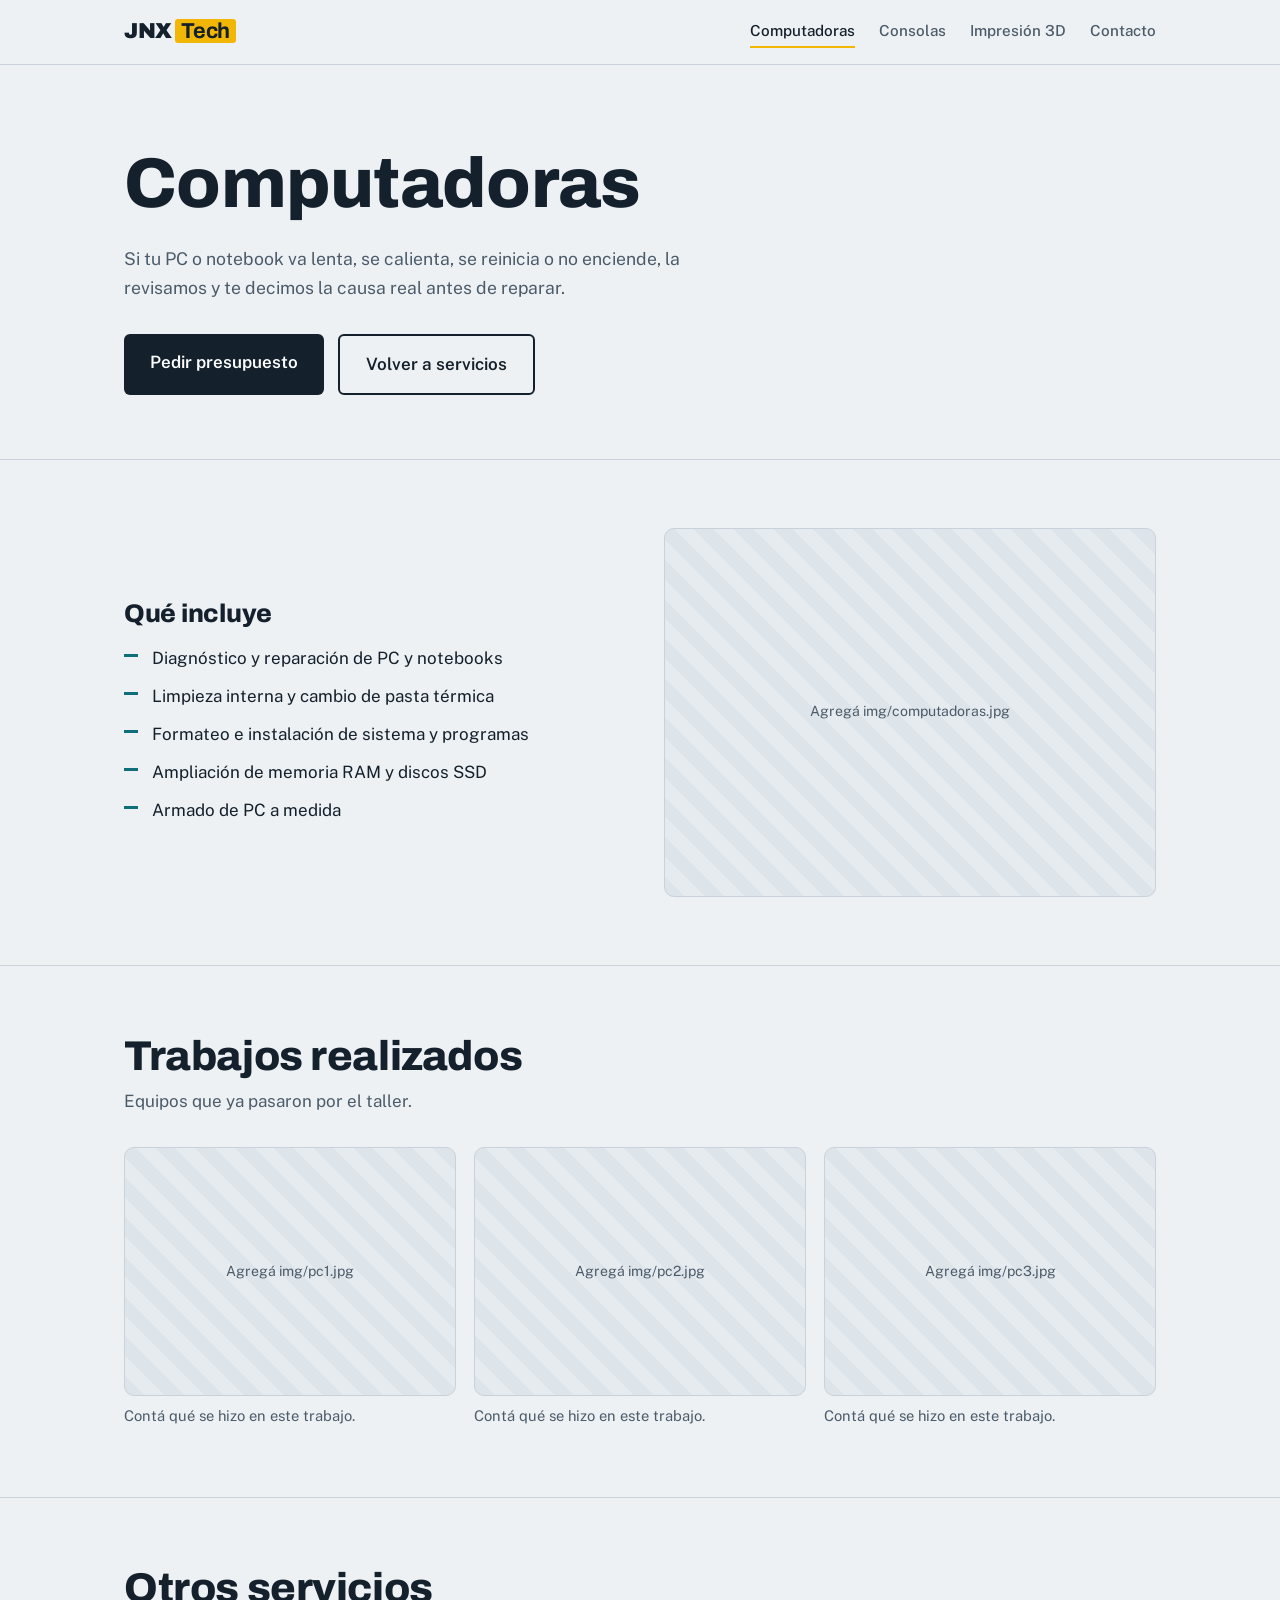
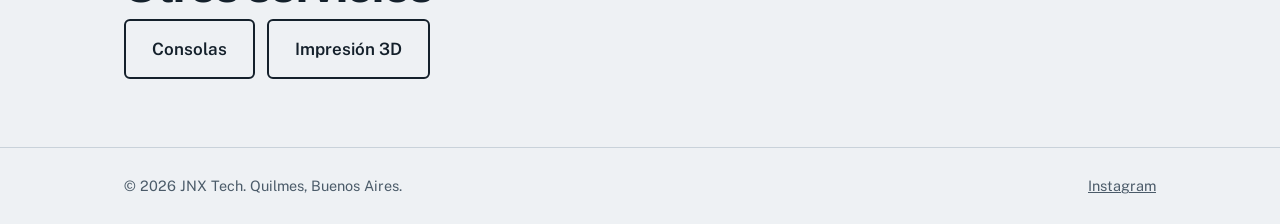
==== computadoras.html @ 67028dd8 "Add files via upload" ====
<!DOCTYPE html>
<html lang="es">
<head>
<meta charset="UTF-8">
<meta name="viewport" content="width=device-width, initial-scale=1">
<title>Reparación y mantenimiento de computadoras | JNX Tech</title>
<meta name="description" content="Diagnóstico, limpieza, mejoras y armado de PC y notebooks.">
<link rel="preconnect" href="https://fonts.googleapis.com">
<link rel="preconnect" href="https://fonts.gstatic.com" crossorigin>
<link href="https://fonts.googleapis.com/css2?family=Archivo:wght@800;900&family=Public+Sans:wght@400;500;600&display=swap" rel="stylesheet">
<link rel="stylesheet" href="styles.css">
</head>
<body>
<header class="barra"><div class="ancho"><a class="marca" href="index.html">JNX<b>Tech</b></a>
<nav aria-label="Principal"><a href="computadoras.html" aria-current="page">Computadoras</a><a href="consolas.html">Consolas</a><a href="impresion-3d.html">Impresión 3D</a><a href="index.html#contacto">Contacto</a></nav></div></header>
<main>
<section class="portada"><div class="ancho">
<h1>Computadoras</h1>
<p class="intro">Si tu PC o notebook va lenta, se calienta, se reinicia o no enciende, la revisamos y te decimos la causa real antes de reparar.</p>
<div class="acciones"><a class="boton wa" href="#" data-t="Hola JNX Tech, quiero consultar por una computadora">Pedir presupuesto</a><a class="boton claro" href="index.html#servicios">Volver a servicios</a></div>
</div></section>

<section class="seccion"><div class="ancho dos">
<div><h2>Qué incluye</h2>
<ul>
<li>Diagnóstico y reparación de PC y notebooks</li>
<li>Limpieza interna y cambio de pasta térmica</li>
<li>Formateo e instalación de sistema y programas</li>
<li>Ampliación de memoria RAM y discos SSD</li>
<li>Armado de PC a medida</li>
</ul></div>
<figure class="foto" data-falta="Agregá img/computadoras.jpg"><img src="img/computadoras.jpg" alt="Computadora abierta durante un mantenimiento" loading="lazy"></figure>
</div></section>

<section class="seccion"><div class="ancho">
<h2>Trabajos realizados</h2>
<p class="sub">Equipos que ya pasaron por el taller.</p>
<div class="galeria">
<div><figure class="foto" data-falta="Agregá img/pc1.jpg"><img src="img/pc1.jpg" alt="PC reparada 1" loading="lazy"></figure><p>Contá qué se hizo en este trabajo.</p></div>
<div><figure class="foto" data-falta="Agregá img/pc2.jpg"><img src="img/pc2.jpg" alt="PC reparada 2" loading="lazy"></figure><p>Contá qué se hizo en este trabajo.</p></div>
<div><figure class="foto" data-falta="Agregá img/pc3.jpg"><img src="img/pc3.jpg" alt="PC reparada 3" loading="lazy"></figure><p>Contá qué se hizo en este trabajo.</p></div>
</div></div></section>

<section class="seccion"><div class="ancho">
<h2>Otros servicios</h2>
<div class="acciones otros"><a class="boton claro" href="consolas.html">Consolas</a><a class="boton claro" href="impresion-3d.html">Impresión 3D</a></div>
</div></section>
</main>
<footer><div class="ancho"><span>© 2026 JNX Tech. Quilmes, Buenos Aires.</span><a href="https://www.instagram.com/juanjo.3d/" target="_blank" rel="noopener">Instagram</a></div></footer>
<script src="app.js"></script>
</body>
</html>
---- styles.css ----
:root{--papel:#eef1f4;--tinta:#14202b;--suave:#4b5b69;--linea:#c9d2da;--azul:#0e6f7a;--senal:#f2b705;--blanco:#fff}
*{box-sizing:border-box;margin:0;padding:0}
html{scroll-behavior:smooth}
body{font-family:"Public Sans",system-ui,sans-serif;background:var(--papel);color:var(--tinta);line-height:1.65;font-size:17px}
h1,h2,h3{font-family:"Archivo","Arial Black",sans-serif;font-weight:800;line-height:1.1;letter-spacing:-.01em}
a{color:inherit}
:focus-visible{outline:3px solid var(--senal);outline-offset:3px}
.ancho{max-width:1080px;margin:0 auto;padding:0 24px}
.barra{border-bottom:1px solid var(--linea);background:var(--papel);position:sticky;top:0;z-index:5}
.barra .ancho{display:flex;align-items:center;justify-content:space-between;gap:12px 28px;min-height:64px;flex-wrap:wrap;padding-top:8px;padding-bottom:8px}
.marca{font-family:"Archivo",sans-serif;font-weight:900;font-size:1.35rem;text-decoration:none;letter-spacing:-.02em}
.marca b{background:var(--senal);padding:0 .3em;margin-left:.15em;border-radius:3px}
nav{display:flex;flex-wrap:wrap;gap:6px 24px;font-weight:500;font-size:.95rem}
nav a{text-decoration:none;color:var(--suave);padding:2px 0;border-bottom:2px solid transparent}
nav a:hover,nav a[aria-current]{color:var(--tinta);border-bottom-color:var(--senal)}
.portada{padding:80px 0 64px}
.portada h1{font-size:clamp(2.3rem,6vw,4.4rem);max-width:16ch}
.portada p.intro{max-width:54ch;margin-top:22px;color:var(--suave);font-size:1.1rem}
.acciones{display:flex;flex-wrap:wrap;gap:14px;margin-top:32px}
.boton{display:inline-block;padding:14px 26px;border-radius:6px;font-weight:600;text-decoration:none;background:var(--tinta);color:var(--blanco);transition:background .2s}
.boton:hover{background:var(--azul)}
.boton.claro{background:transparent;color:var(--tinta);border:2px solid var(--tinta)}
.boton.claro:hover{background:var(--tinta);color:var(--blanco)}
.seccion{padding:68px 0;border-top:1px solid var(--linea)}
.seccion>.ancho>h2{font-size:clamp(1.8rem,4vw,2.6rem);margin-bottom:8px}
.sub{color:var(--suave);max-width:56ch;margin-bottom:32px}
.foto{aspect-ratio:4/3;border-radius:10px;overflow:hidden;border:1px solid var(--linea);display:grid;place-items:center;background:repeating-linear-gradient(45deg,#dde4ea 0 14px,#e6ebf0 14px 28px)}
.foto img{width:100%;height:100%;object-fit:cover;display:block}
.foto.sin-foto::after{content:attr(data-falta);color:var(--suave);font-size:.88rem;padding:16px;text-align:center}
.tiles{display:grid;grid-template-columns:repeat(3,1fr);gap:24px}
.tile{display:block;text-decoration:none}
.tile h3{font-size:1.5rem;margin:16px 0 6px}
.tile p{color:var(--suave);font-size:.96rem}
.tile .mas{display:inline-block;margin-top:10px;font-weight:600;border-bottom:2px solid var(--senal)}
.tile:hover .foto{border-color:var(--azul)}
.galeria{display:grid;grid-template-columns:repeat(auto-fit,minmax(230px,1fr));gap:18px}
.galeria p{font-size:.92rem;color:var(--suave);margin-top:8px}
.resenas{display:grid;grid-template-columns:repeat(3,1fr);gap:22px}
blockquote{background:var(--blanco);border-left:5px solid var(--senal);padding:22px;border-radius:0 8px 8px 0}
blockquote p{margin-bottom:14px}
blockquote cite{font-style:normal;font-weight:600;font-size:.92rem;color:var(--suave)}
.dos{display:grid;grid-template-columns:1fr 1fr;gap:48px;align-items:center}
.dos ul{list-style:none;display:grid;gap:10px;margin-top:16px}
.dos li{padding-left:28px;position:relative}
.dos li::before{content:"";position:absolute;left:0;top:.6em;width:14px;height:3px;background:var(--azul)}
.dos p{color:var(--suave)}
.proceso{background:var(--tinta);color:var(--blanco);padding:68px 0}
.proceso h2{font-size:clamp(1.8rem,4vw,2.6rem);margin-bottom:36px}
.pasos{display:grid;grid-template-columns:repeat(4,1fr);gap:28px;list-style:none;counter-reset:p}
.pasos li{counter-increment:p;border-top:3px solid var(--senal);padding-top:16px}
.pasos li::before{content:counter(p);font-family:"Archivo",sans-serif;font-weight:900;font-size:2rem;color:var(--senal);display:block;line-height:1}
.pasos h3{font-size:1.15rem;margin:10px 0 6px}
.pasos p{color:#b9c6d1;font-size:.95rem}
.contacto h2{font-size:clamp(1.9rem,4.4vw,3rem);max-width:18ch}
.contacto p{margin-top:16px;max-width:50ch;color:var(--suave)}
.otros{display:flex;flex-wrap:wrap;gap:12px;margin-top:8px}
footer{border-top:1px solid var(--linea);padding:26px 0;color:var(--suave);font-size:.9rem}
footer .ancho{display:flex;flex-wrap:wrap;justify-content:space-between;gap:10px}
@media(max-width:820px){.tiles,.resenas,.dos{grid-template-columns:1fr}.dos{gap:28px}.pasos{grid-template-columns:1fr 1fr}.portada{padding:52px 0 44px}}
@media(max-width:480px){.pasos{grid-template-columns:1fr}}
@media(prefers-reduced-motion:reduce){html{scroll-behavior:auto}*{transition:none!important}}
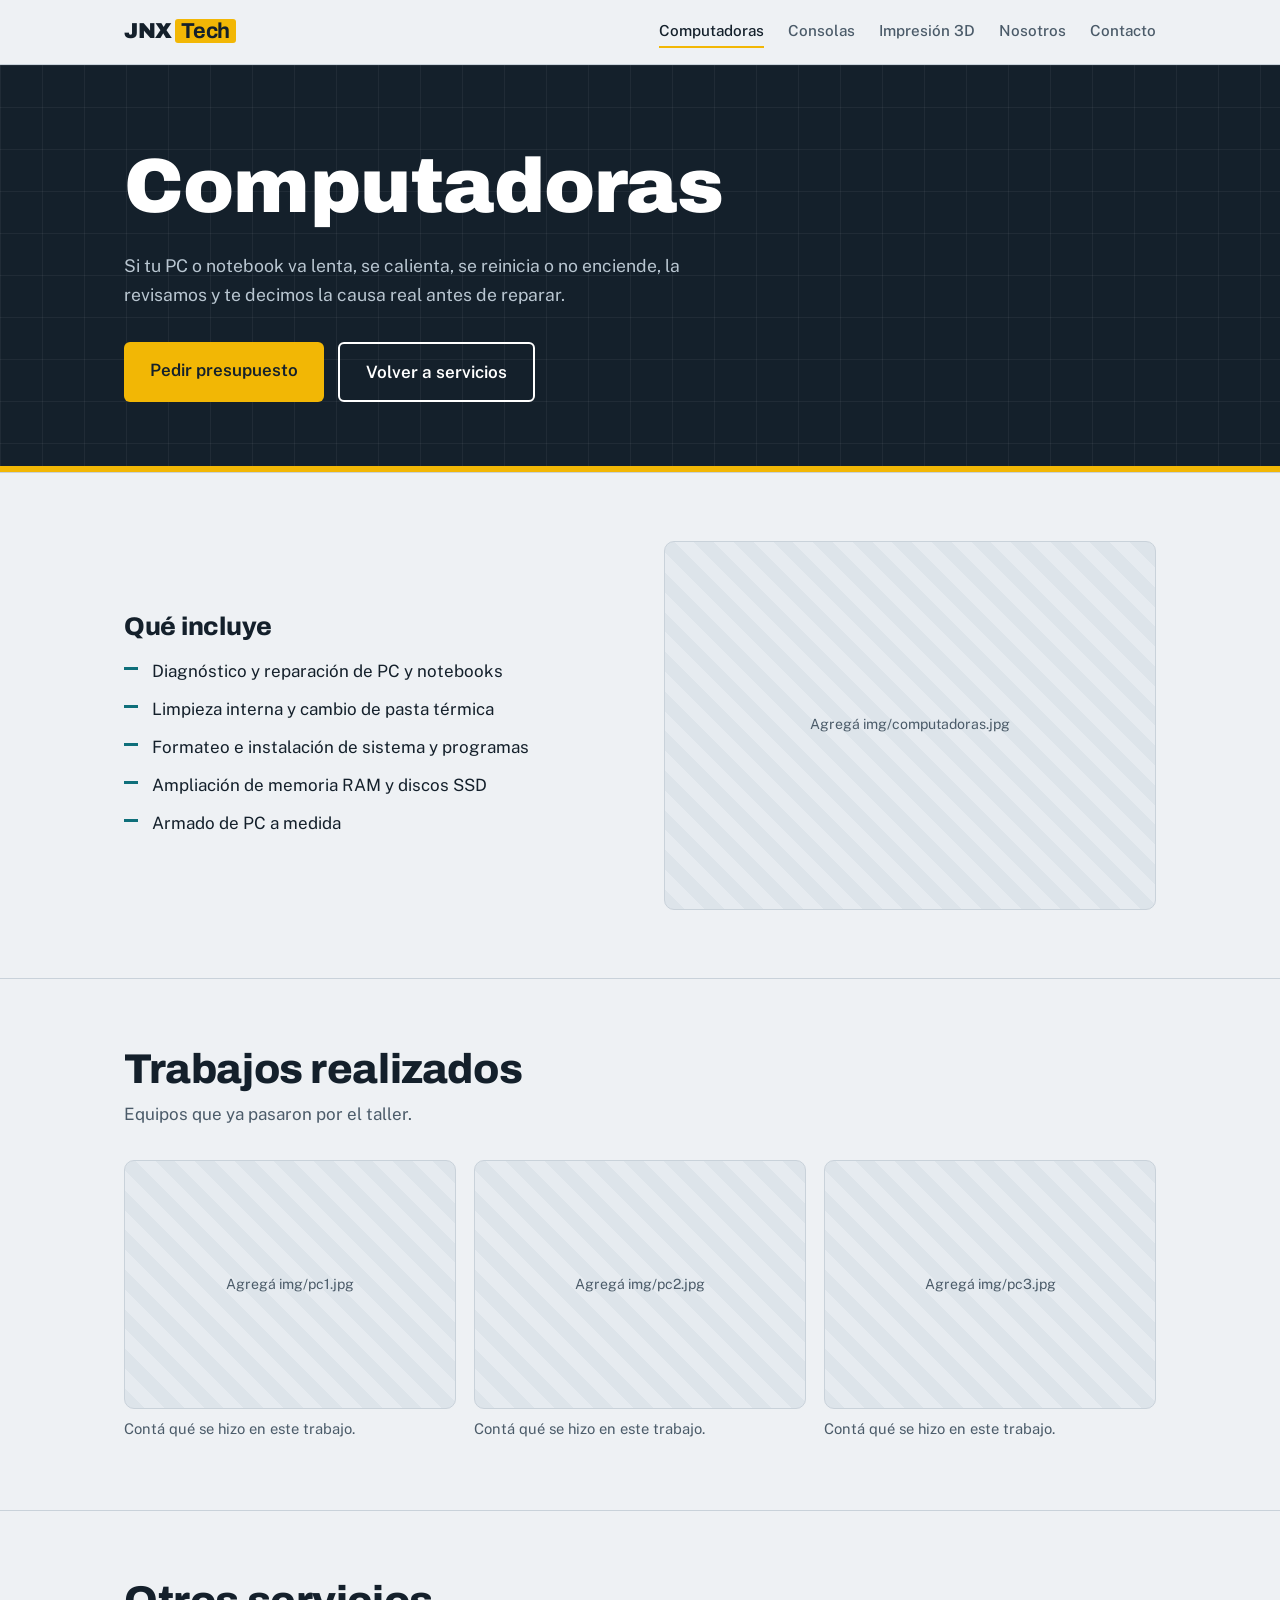
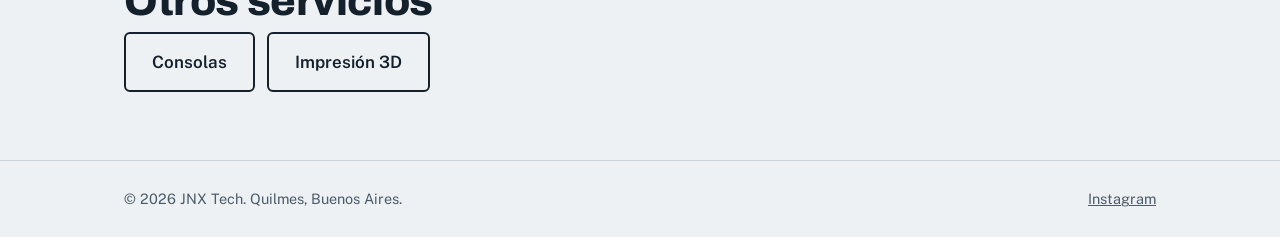
==== commit e7c2de61: "Add files via upload" ====
--- a/computadoras.html
+++ b/computadoras.html
@@ -12,9 +12,9 @@
 </head>
 <body>
 <header class="barra"><div class="ancho"><a class="marca" href="index.html">JNX<b>Tech</b></a>
-<nav aria-label="Principal"><a href="computadoras.html" aria-current="page">Computadoras</a><a href="consolas.html">Consolas</a><a href="impresion-3d.html">Impresión 3D</a><a href="index.html#contacto">Contacto</a></nav></div></header>
+<nav aria-label="Principal"><a href="computadoras.html" aria-current="page">Computadoras</a><a href="consolas.html">Consolas</a><a href="impresion-3d.html">Impresión 3D</a><a href="nosotros.html">Nosotros</a><a href="index.html#contacto">Contacto</a></nav></div></header>
 <main>
-<section class="portada"><div class="ancho">
+<section class="portada hero"><div class="ancho">
 <h1>Computadoras</h1>
 <p class="intro">Si tu PC o notebook va lenta, se calienta, se reinicia o no enciende, la revisamos y te decimos la causa real antes de reparar.</p>
 <div class="acciones"><a class="boton wa" href="#" data-t="Hola JNX Tech, quiero consultar por una computadora">Pedir presupuesto</a><a class="boton claro" href="index.html#servicios">Volver a servicios</a></div>
--- a/styles.css
+++ b/styles.css
@@ -59,3 +59,25 @@
 @media(max-width:820px){.tiles,.resenas,.dos{grid-template-columns:1fr}.dos{gap:28px}.pasos{grid-template-columns:1fr 1fr}.portada{padding:52px 0 44px}}
 @media(max-width:480px){.pasos{grid-template-columns:1fr}}
 @media(prefers-reduced-motion:reduce){html{scroll-behavior:auto}*{transition:none!important}}
+
+/* ---- Versión empresa: portada destacada, nosotros y valores ---- */
+.hero{background:linear-gradient(rgba(255,255,255,.05) 1px,transparent 1px),linear-gradient(90deg,rgba(255,255,255,.05) 1px,transparent 1px),var(--tinta);background-size:42px 42px;color:var(--blanco);border-bottom:6px solid var(--senal)}
+.hero h1{font-weight:900;font-size:clamp(2.4rem,6.4vw,4.8rem)}
+.hero p.intro{color:#b9c6d1}
+.hero .boton{background:var(--senal);color:var(--tinta)}
+.hero .boton:hover{background:var(--blanco)}
+.hero .boton.claro{background:transparent;color:var(--blanco);border-color:var(--blanco)}
+.hero .boton.claro:hover{background:var(--blanco);color:var(--tinta)}
+.hero .foto{border-color:#33475a;background:repeating-linear-gradient(45deg,#1d2b38 0 14px,#223241 14px 28px)}
+.hero .foto.sin-foto::after{color:#b9c6d1}
+.hero-grid{display:grid;grid-template-columns:1.15fr .85fr;gap:48px;align-items:center}
+.garantias{background:var(--senal);color:var(--tinta)}
+.garantias .ancho{display:grid;grid-template-columns:repeat(3,1fr);gap:20px;padding-top:20px;padding-bottom:20px;font-weight:600}
+.garantias span{display:block;font-weight:400;font-size:.92rem}
+.valores{display:grid;grid-template-columns:repeat(3,1fr);gap:28px;margin-top:8px}
+.valores div{border-top:3px solid var(--senal);padding-top:14px}
+.valores h3{font-size:1.2rem;margin-bottom:6px}
+.valores p{color:var(--suave);font-size:.96rem}
+.historia p{margin-bottom:16px;max-width:60ch}
+.historia p:last-child{margin-bottom:0}
+@media(max-width:820px){.hero-grid,.garantias .ancho,.valores{grid-template-columns:1fr}}
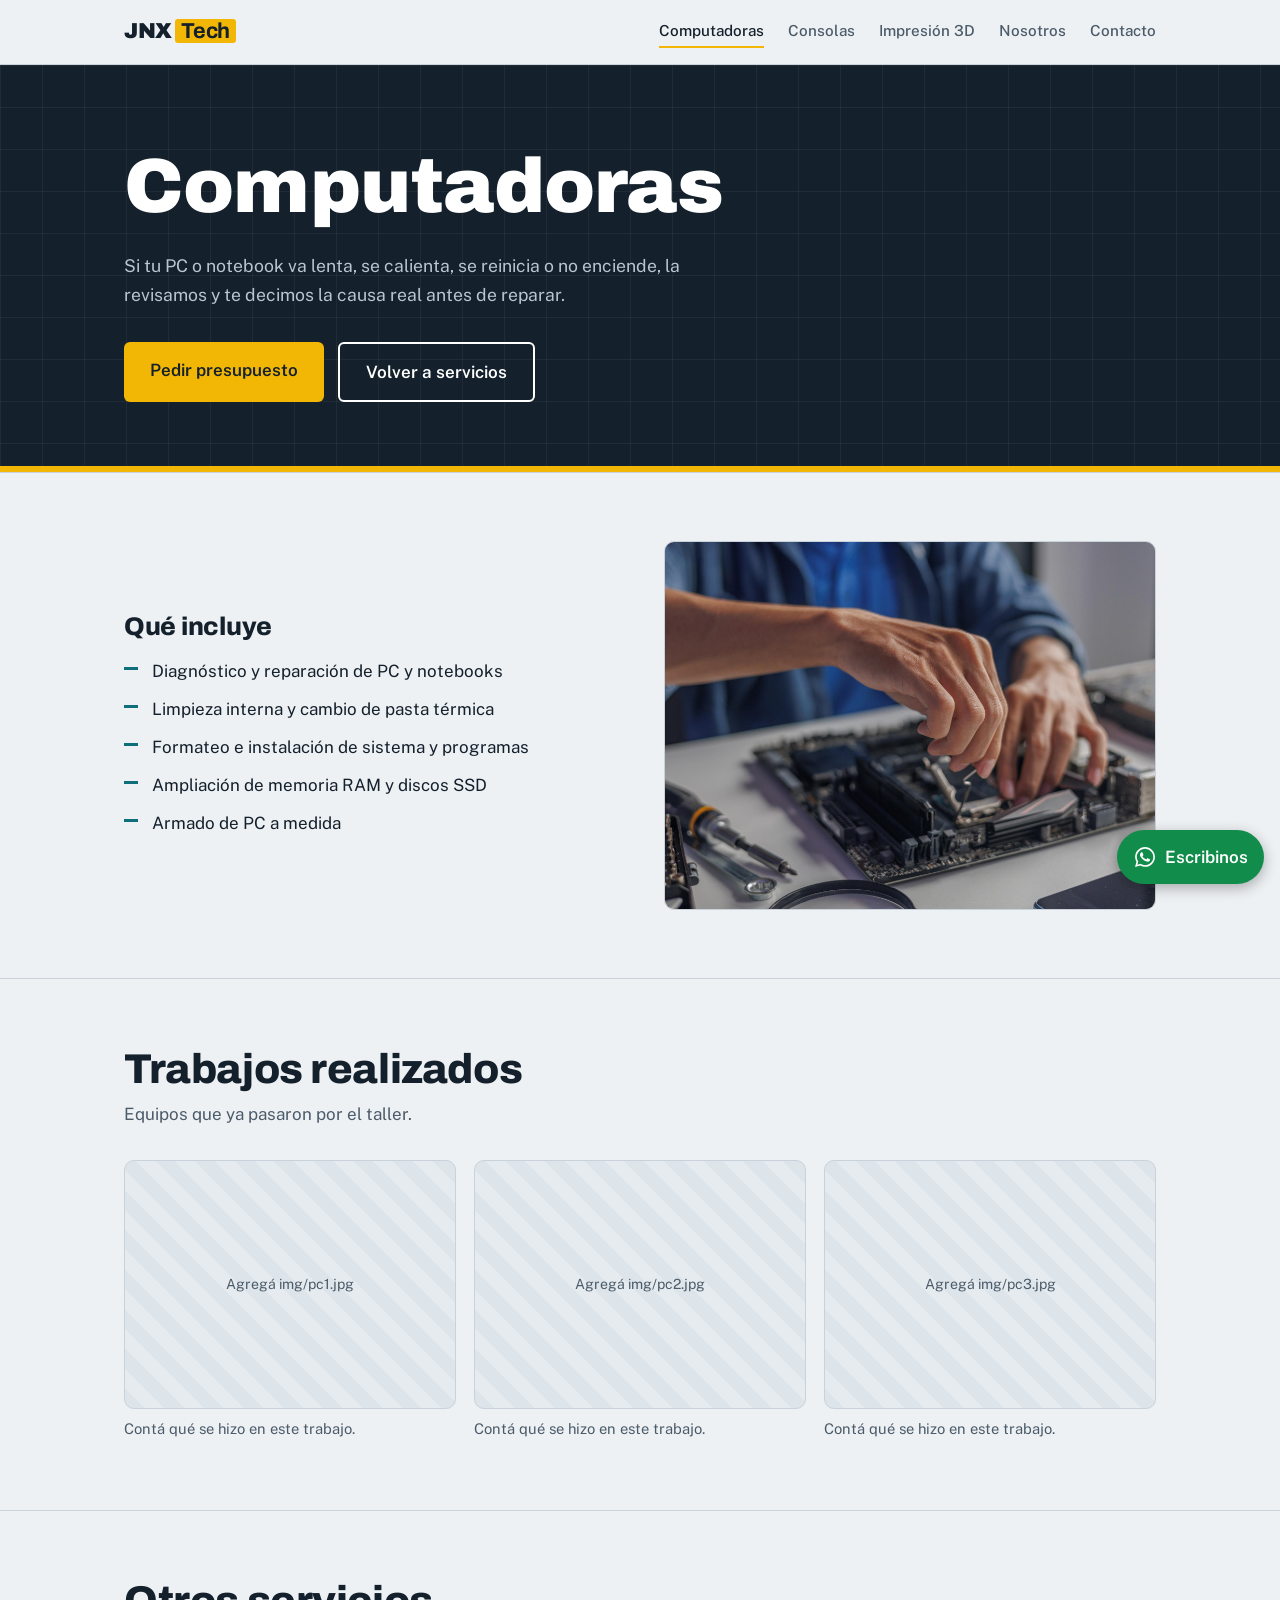
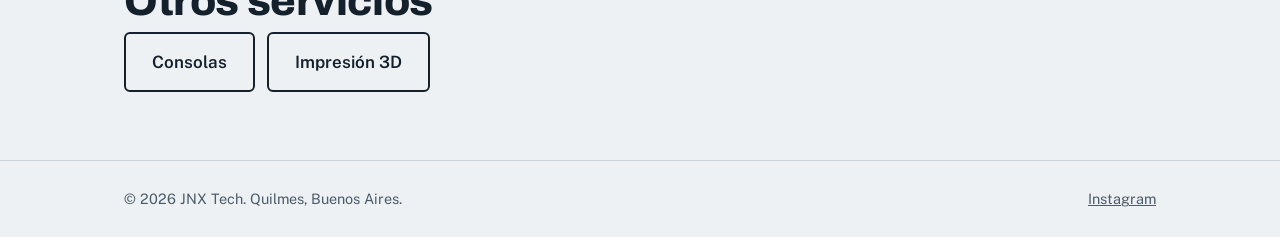
==== commit cad8e20e: "Update computadoras.html" ====
--- a/computadoras.html
+++ b/computadoras.html
@@ -48,5 +48,7 @@
 </main>
 <footer><div class="ancho"><span>© 2026 JNX Tech. Quilmes, Buenos Aires.</span><a href="https://www.instagram.com/juanjo.3d/" target="_blank" rel="noopener">Instagram</a></div></footer>
 <script src="app.js"></script>
+<script src="productos.js"></script>
+<script src="jnx-extras.js" defer></script>
 </body>
 </html>
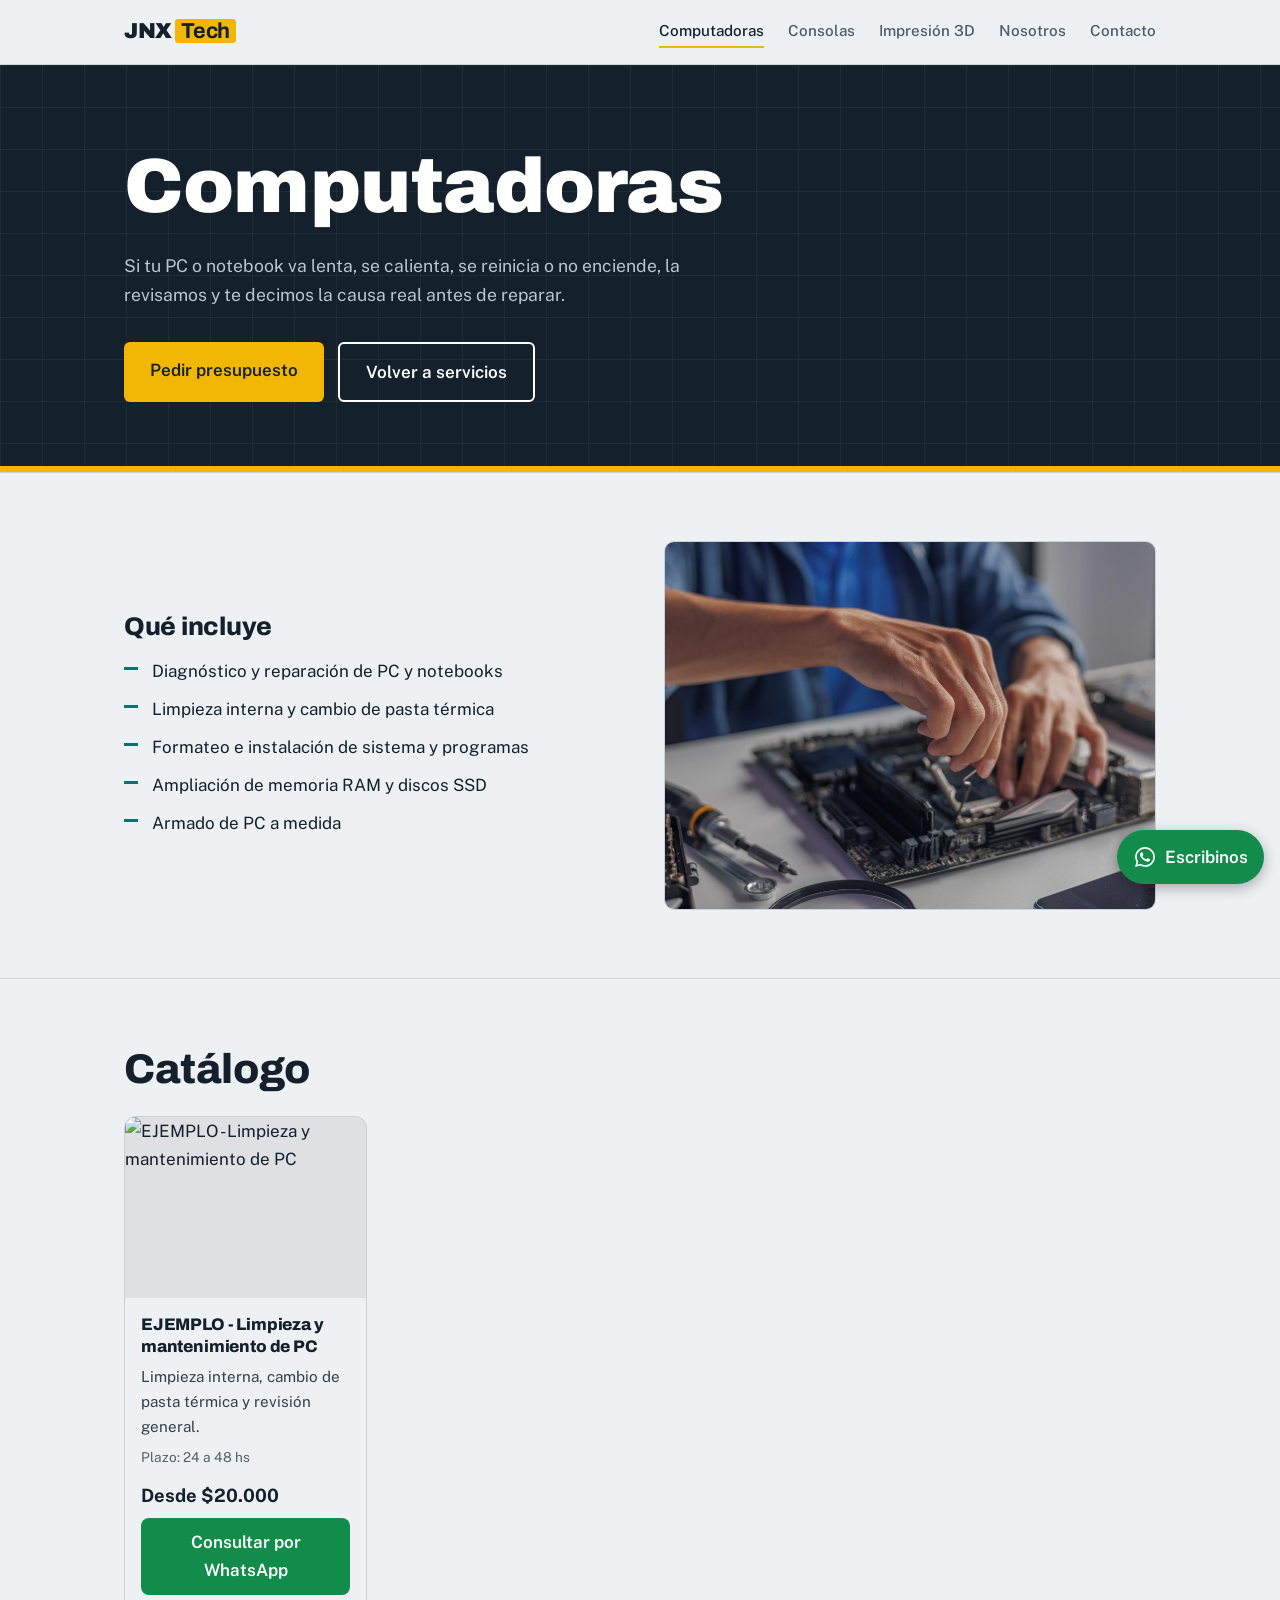
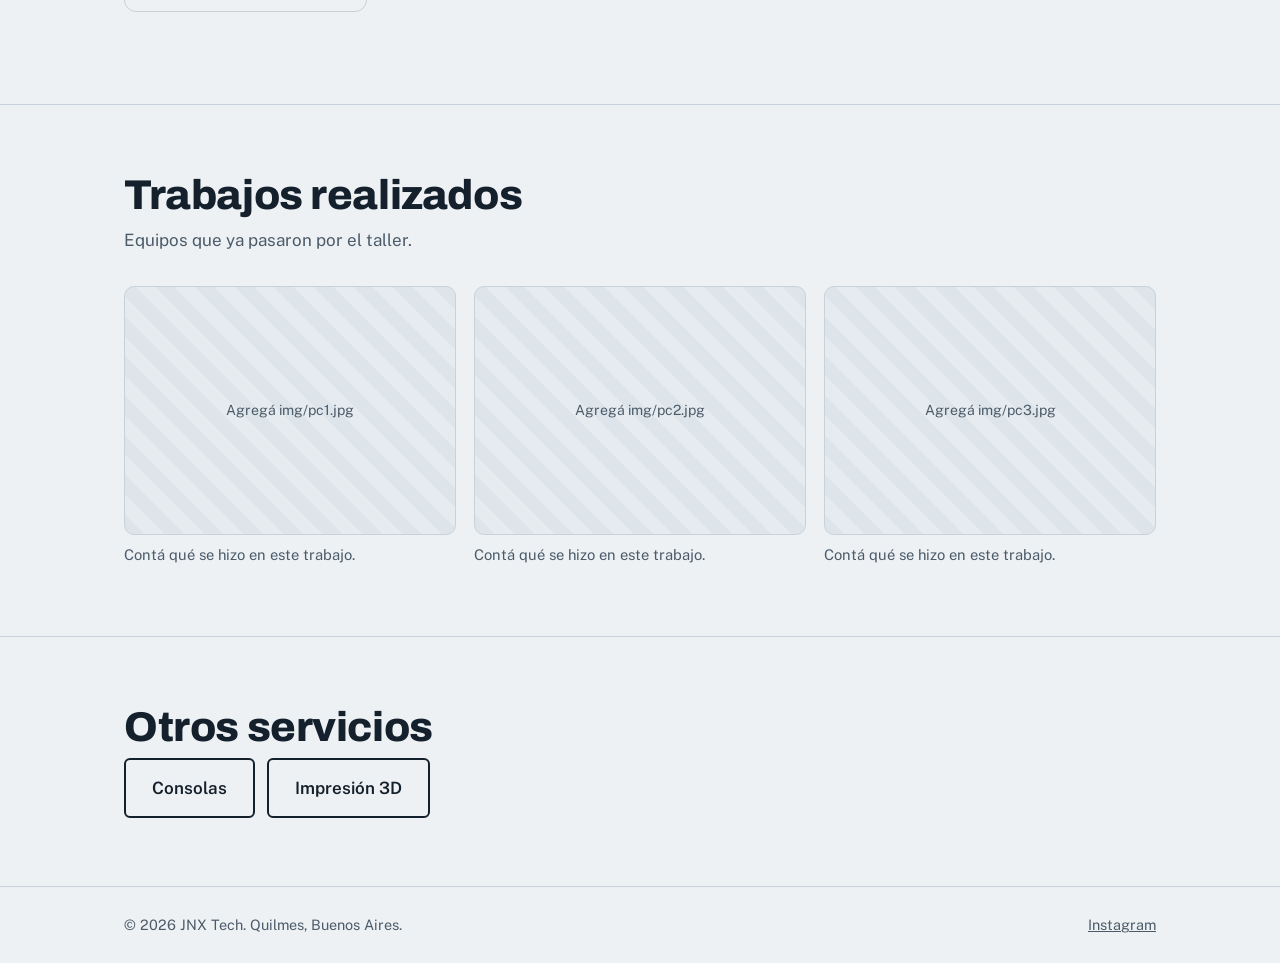
==== commit 8257abe4: "Actualizar computadoras.html" ====
--- a/computadoras.html
+++ b/computadoras.html
@@ -33,6 +33,11 @@
 </div></section>
 
 <section class="seccion"><div class="ancho">
+<h2>Catálogo</h2>
+<div id="catalogo" data-categoria="computadoras"></div>
+</div></section>
+
+<section class="seccion"><div class="ancho">
 <h2>Trabajos realizados</h2>
 <p class="sub">Equipos que ya pasaron por el taller.</p>
 <div class="galeria">
@@ -51,4 +56,4 @@
 <script src="productos.js"></script>
 <script src="jnx-extras.js" defer></script>
 </body>
-</html>
+</html>
